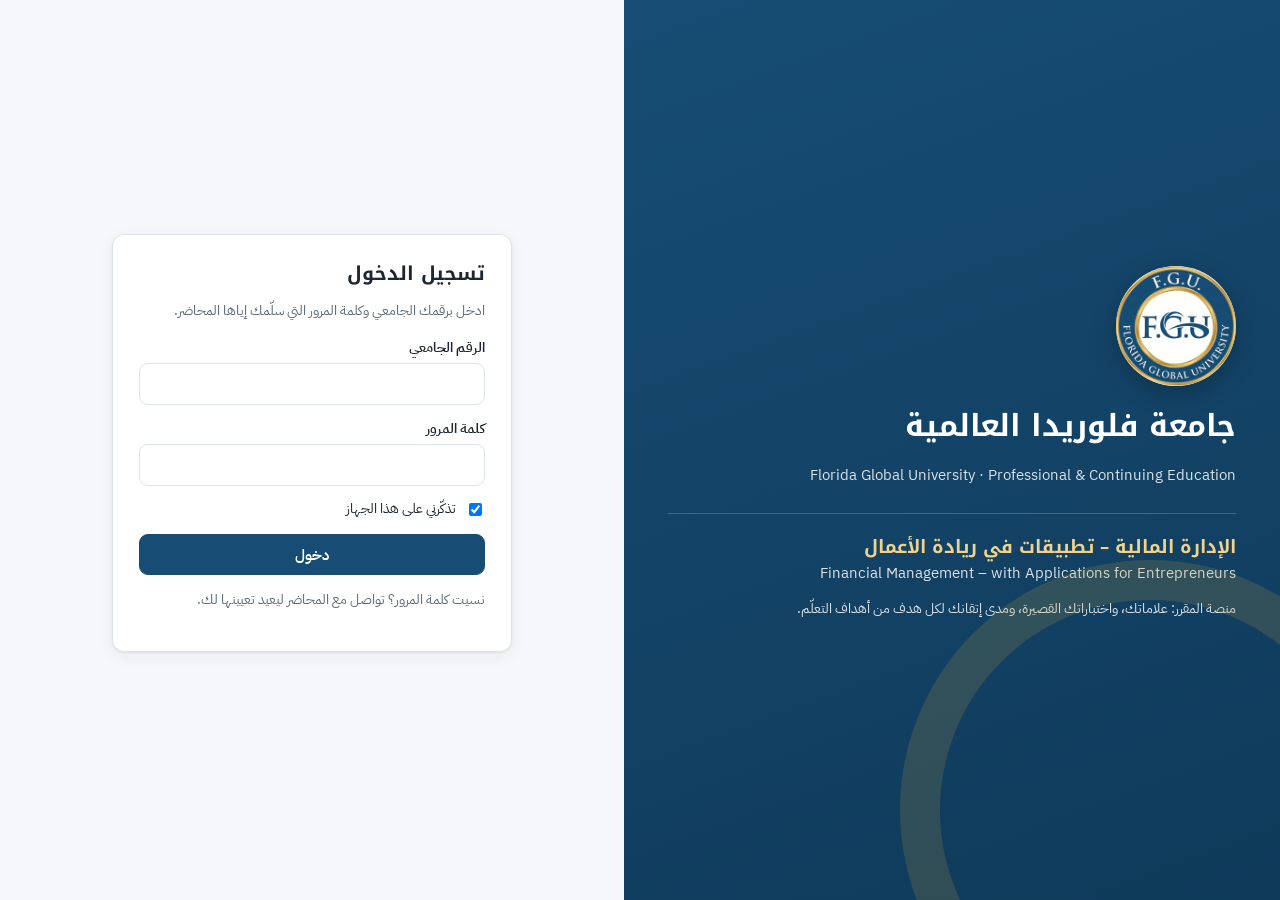
==== student.html @ 7de7a183 "Add files via upload" ====
<!DOCTYPE html>
<html lang="ar" dir="rtl">
<head>
<meta charset="utf-8">
<meta name="viewport" content="width=device-width, initial-scale=1">
<meta name="theme-color" content="#174d74">
<title>صفحتي — جامعة فلوريدا العالمية</title>
<link rel="icon" href="assets/favicon.png" type="image/png">
<link rel="apple-touch-icon" href="assets/icon-180.png">
<link rel="preconnect" href="https://fonts.googleapis.com"><link rel="preconnect" href="https://fonts.gstatic.com" crossorigin>
<link href="https://fonts.googleapis.com/css2?family=IBM+Plex+Sans+Arabic:wght@400;500;600;700&family=Noto+Kufi+Arabic:wght@600;700&display=swap" rel="stylesheet">
<link rel="stylesheet" href="assets/app.css?v=1.0">
</head>
<body>
<header class="top"><div class="in">
  <img src="assets/logo.png" alt="FGU">
  <div><div class="t1">جامعة فلوريدا العالمية</div><div class="t2" id="who"></div></div>
  <div class="row right">
    <select id="selEn" class="hide" title="المقرر"></select>
    <button class="btn sm" id="btnPw">كلمة المرور</button>
    <button class="btn sm" id="btnOut">خروج</button>
  </div>
</div></header>
<div class="gold-bar"></div>
<nav class="tabs" id="tabsNav"><div class="in" id="tabs">
  <button data-t="home" class="on">علاماتي</button>
  <button data-t="quiz">الاختبارات القصيرة</button>
  <button data-t="objs">إتقاني للأهداف</button>
</div></nav>
<main id="main"><div class="empty">جارٍ التحميل…</div></main>
<script src="assets/config.js?v=1.0"></script>
<script src="assets/core.js?v=1.0"></script>
<script src="assets/student.js?v=1.0"></script>
</body>
</html>
---- assets/app.css ----
/* منصة جامعة فلوريدا العالمية — الهوية: كحلي الجامعة + الذهبي */
:root {
  --navy: #174d74; --navy-2: #0f3a5a; --navy-3: #e8f0f6; --gold: #c39a3a; --gold-2: #f6efdc;
  --ink: #1d2733; --muted: #5e6b78; --line: #dde3ea; --bg: #f5f7fa; --card: #fff;
  --ok: #1f7a4d; --ok-bg: #e5f4ec; --warn: #9a6a00; --warn-bg: #fdf3dc; --bad: #b42318; --bad-bg: #fde8e6;
  --r: 12px; --sh: 0 1px 2px rgba(16, 40, 64, .06), 0 4px 16px rgba(16, 40, 64, .06);
}
* { box-sizing: border-box; }
html, body { margin: 0; }
body { font-family: "IBM Plex Sans Arabic", Tahoma, sans-serif; color: var(--ink); background: var(--bg); font-size: 15px; line-height: 1.6; }
h1, h2, h3 { font-family: "Noto Kufi Arabic", "IBM Plex Sans Arabic", sans-serif; line-height: 1.35; margin: 0 0 .5em; }
h1 { font-size: 1.5rem; } h2 { font-size: 1.2rem; } h3 { font-size: 1.02rem; }
a { color: var(--navy); }
button, input, select, textarea { font: inherit; color: inherit; }
.hide { display: none !important; }
.muted { color: var(--muted); } .small { font-size: .86rem; } .num { font-variant-numeric: tabular-nums; direction: ltr; unicode-bidi: isolate; }
.ltr { direction: ltr; unicode-bidi: isolate; }

/* أزرار وحقول */
.btn { display: inline-flex; align-items: center; gap: .4em; border: 1px solid var(--line); background: #fff; border-radius: 9px; padding: .5em 1em; cursor: pointer; font-weight: 600; white-space: nowrap; }
.btn:hover { border-color: var(--navy); }
.btn.pri { background: var(--navy); border-color: var(--navy); color: #fff; } .btn.pri:hover { background: var(--navy-2); }
.btn.gold { background: var(--gold); border-color: var(--gold); color: #fff; }
.btn.danger { color: var(--bad); } .btn.danger:hover { border-color: var(--bad); }
.btn.sm { padding: .25em .7em; font-size: .86rem; } .btn:disabled { opacity: .55; cursor: not-allowed; }
.btn.link { border: 0; background: none; color: var(--navy); padding: .2em .3em; }
label.f { display: block; margin: 0 0 .8em; } label.f > span { display: block; font-weight: 600; font-size: .9rem; margin-bottom: .25em; }
input[type=text], input[type=password], input[type=number], input[type=datetime-local], input[type=date], input[type=email], select, textarea {
  width: 100%; border: 1px solid var(--line); border-radius: 9px; padding: .55em .75em; background: #fff; }
input:focus, select:focus, textarea:focus { outline: 2px solid rgba(23, 77, 116, .25); border-color: var(--navy); }
textarea { min-height: 120px; resize: vertical; }
.row { display: flex; gap: .7em; flex-wrap: wrap; align-items: center; }
.grow { flex: 1; } .right { margin-inline-start: auto; }
.grid2 { display: grid; grid-template-columns: repeat(auto-fit, minmax(240px, 1fr)); gap: .8em; }

/* شريط علوي */
.top { background: var(--navy); color: #fff; position: sticky; top: 0; z-index: 20; box-shadow: 0 2px 8px rgba(0, 0, 0, .12); }
.top .in { max-width: 1280px; margin: auto; display: flex; align-items: center; gap: .9em; padding: .55em 16px; }
.top img { width: 42px; height: 42px; border-radius: 50%; background: #fff; }
.top .t1 { font-weight: 700; font-family: "Noto Kufi Arabic", sans-serif; font-size: .98rem; }
.top .t2 { font-size: .78rem; opacity: .85; }
.top select { width: auto; background: rgba(255, 255, 255, .12); color: #fff; border-color: rgba(255, 255, 255, .25); padding: .35em .6em; }
.top select option { color: var(--ink); }
.top .btn { background: rgba(255, 255, 255, .1); border-color: rgba(255, 255, 255, .25); color: #fff; }
.gold-bar { height: 4px; background: var(--gold); }

.tabs { background: #fff; border-bottom: 1px solid var(--line); position: sticky; top: 56px; z-index: 15; }
.tabs .in { max-width: 1280px; margin: auto; display: flex; gap: .2em; padding: 0 16px; overflow-x: auto; }
.tabs button { border: 0; background: none; padding: .8em 1em; cursor: pointer; font-weight: 600; color: var(--muted); border-bottom: 3px solid transparent; white-space: nowrap; }
.tabs button.on { color: var(--navy); border-bottom-color: var(--gold); }
main { max-width: 1280px; margin: auto; padding: 18px 16px 60px; }

.card { background: var(--card); border: 1px solid var(--line); border-radius: var(--r); box-shadow: var(--sh); padding: 16px; margin-bottom: 14px; }
.card h2 { display: flex; align-items: center; gap: .5em; }
.kpis { display: grid; grid-template-columns: repeat(auto-fit, minmax(170px, 1fr)); gap: 12px; margin-bottom: 14px; }
.kpi { background: #fff; border: 1px solid var(--line); border-radius: var(--r); padding: 12px 14px; border-top: 3px solid var(--navy); }
.kpi b { display: block; font-size: 1.55rem; color: var(--navy); font-variant-numeric: tabular-nums; }
.kpi span { color: var(--muted); font-size: .85rem; }
.kpi.g { border-top-color: var(--gold); }

/* جداول */
.tw { overflow-x: auto; border: 1px solid var(--line); border-radius: 10px; background: #fff; }
table.t { width: 100%; border-collapse: collapse; font-size: .9rem; }
table.t th, table.t td { padding: .5em .65em; border-bottom: 1px solid var(--line); text-align: start; vertical-align: middle; }
table.t th { background: var(--navy-3); color: var(--navy-2); font-weight: 700; position: sticky; top: 0; white-space: nowrap; }
table.t tr:last-child td { border-bottom: 0; }
table.t tr:hover td { background: #fafcfe; }
table.t td.c, table.t th.c { text-align: center; }
table.t input.mark { width: 70px; text-align: center; padding: .3em; }
table.t input.mark.bad { border-color: var(--bad); background: var(--bad-bg); }
.sticky1 td:first-child, .sticky1 th:first-child { position: sticky; right: 0; background: #fff; z-index: 1; }
.sticky1 th:first-child { background: var(--navy-3); z-index: 2; }

.pill { display: inline-block; padding: .05em .6em; border-radius: 99px; font-size: .78rem; font-weight: 600; background: var(--navy-3); color: var(--navy-2); }
.pill.ok { background: var(--ok-bg); color: var(--ok); } .pill.warn { background: var(--warn-bg); color: var(--warn); } .pill.bad { background: var(--bad-bg); color: var(--bad); }
.pill.gold { background: var(--gold-2); color: #7a5a12; }

/* أشرطة الإتقان */
.bar { height: 9px; background: #edf1f5; border-radius: 99px; overflow: hidden; min-width: 80px; }
.bar > i { display: block; height: 100%; border-radius: 99px; background: var(--navy); }
.bar.ok > i { background: var(--ok); } .bar.warn > i { background: #d99a12; } .bar.bad > i { background: var(--bad); }
.obj { display: grid; grid-template-columns: 52px 1fr 150px 54px; gap: .7em; align-items: center; padding: .45em 0; border-bottom: 1px dashed var(--line); }
.obj:last-child { border-bottom: 0; }
.obj .code { font-weight: 700; color: var(--navy); direction: ltr; text-align: center; }
details.ch { border: 1px solid var(--line); border-radius: 10px; margin-bottom: 8px; background: #fff; }
details.ch > summary { cursor: pointer; padding: .7em 1em; font-weight: 700; display: flex; gap: .6em; align-items: center; }
details.ch > div { padding: 0 1em .6em; }

/* نوافذ وتنبيهات */
.ov { position: fixed; inset: 0; background: rgba(10, 25, 40, .45); display: flex; align-items: flex-start; justify-content: center; z-index: 50; padding: 5vh 12px; overflow-y: auto; }
.mod { background: #fff; border-radius: 14px; width: min(760px, 100%); box-shadow: 0 20px 60px rgba(0, 0, 0, .25); }
.mod.wide { width: min(1100px, 100%); }
.mod > header { padding: 14px 18px; border-bottom: 1px solid var(--line); display: flex; align-items: center; gap: .6em; }
.mod > header h2 { margin: 0; flex: 1; font-size: 1.1rem; }
.mod > .bd { padding: 16px 18px; } .mod > footer { padding: 12px 18px; border-top: 1px solid var(--line); display: flex; gap: .6em; justify-content: flex-end; flex-wrap: wrap; }
#toasts { position: fixed; bottom: 18px; left: 18px; z-index: 80; display: flex; flex-direction: column; gap: 8px; }
.toast { background: var(--ink); color: #fff; padding: .7em 1.1em; border-radius: 10px; box-shadow: var(--sh); max-width: 380px; }
.toast.err { background: var(--bad); } .toast.ok { background: var(--ok); }
.empty { text-align: center; color: var(--muted); padding: 30px 10px; }
.note { background: var(--gold-2); border: 1px solid #ecdcae; border-radius: 10px; padding: .7em 1em; font-size: .9rem; }
.info { background: var(--navy-3); border-radius: 10px; padding: .7em 1em; font-size: .9rem; }

/* الدخول */
.login-wrap { min-height: 100vh; display: grid; grid-template-columns: 1.05fr 1fr; }
.login-hero { background: linear-gradient(160deg, var(--navy) 0%, var(--navy-2) 100%); color: #fff; padding: 48px 44px; display: flex; flex-direction: column; justify-content: center; position: relative; overflow: hidden; }
.login-hero::after { content: ""; position: absolute; inset: auto -120px -160px auto; width: 420px; height: 420px; border-radius: 50%; border: 40px solid rgba(195, 154, 58, .18); }
.login-hero img { width: 120px; height: 120px; border-radius: 50%; background: #fff; box-shadow: 0 6px 24px rgba(0, 0, 0, .25); margin-bottom: 20px; }
.login-hero h1 { font-size: 1.9rem; } .login-hero .en { opacity: .85; font-size: .95rem; direction: ltr; text-align: right; }
.login-hero .course { margin-top: 26px; padding-top: 18px; border-top: 1px solid rgba(255, 255, 255, .2); }
.login-hero .course b { color: #f1d38d; font-family: "Noto Kufi Arabic", sans-serif; font-size: 1.15rem; display: block; }
.login-box { display: flex; align-items: center; justify-content: center; padding: 32px 18px; }
.login-box form { width: min(400px, 100%); }
.login-box .card { padding: 26px; }
@media (max-width: 860px) { .login-wrap { grid-template-columns: 1fr; } .login-hero { padding: 30px 20px; } .login-hero img { width: 80px; height: 80px; } .login-hero h1 { font-size: 1.4rem; } }

/* الاختبار */
.qcard { background: #fff; border: 1px solid var(--line); border-radius: 12px; padding: 14px 16px; margin-bottom: 12px; }
.qcard .qn { font-weight: 700; color: var(--navy); margin-left: .4em; }
.opts { display: grid; gap: 6px; margin-top: 10px; }
.opt { display: flex; gap: .6em; align-items: flex-start; border: 1px solid var(--line); border-radius: 9px; padding: .5em .8em; cursor: pointer; }
.opt:hover { border-color: var(--navy); } .opt.on { border-color: var(--navy); background: var(--navy-3); }
.opt.right { border-color: var(--ok); background: var(--ok-bg); } .opt.wrong { border-color: var(--bad); background: var(--bad-bg); }
.opt .l { font-weight: 700; color: var(--navy); direction: ltr; min-width: 1.6em; }
.timer { position: sticky; top: 64px; z-index: 10; background: var(--gold-2); border: 1px solid #ecdcae; border-radius: 10px; padding: .5em 1em; display: flex; gap: 1em; align-items: center; margin-bottom: 12px; }
.creds td { font-size: 1rem; } .creds .pw { font-family: Consolas, monospace; font-weight: 700; letter-spacing: .05em; direction: ltr; }

@media print {
  .top, .tabs, .noprint, #toasts { display: none !important; } body { background: #fff; } main { padding: 0; } .card { box-shadow: none; border: 0; }
  .ov { position: static; background: none; padding: 0; } .mod { box-shadow: none; width: 100%; } .mod > header .btn, .mod > footer { display: none; }
}
@media (max-width: 640px) {
  body { font-size: 14.5px; }
  .obj { grid-template-columns: 40px 1fr 46px; grid-template-areas: "c t p" "c b b"; row-gap: .3em; }
  .obj .code { grid-area: c; } .obj > span.small:not(.num) { grid-area: t; } .obj > .bar { grid-area: b; } .obj > .num { grid-area: p; text-align: left; }
  .top .t2 { max-width: 46vw; white-space: nowrap; overflow: hidden; text-overflow: ellipsis; }
  .top .in { gap: .5em; } .top img { width: 34px; height: 34px; }
  .hero-row { flex-direction: column; align-items: stretch !important; }
  .card { padding: 13px; }
  main { padding: 12px 10px 50px; }
}
.hero-row .grow { min-width: 220px; }
.sticky1 td:first-child { white-space: nowrap; min-width: 150px; }
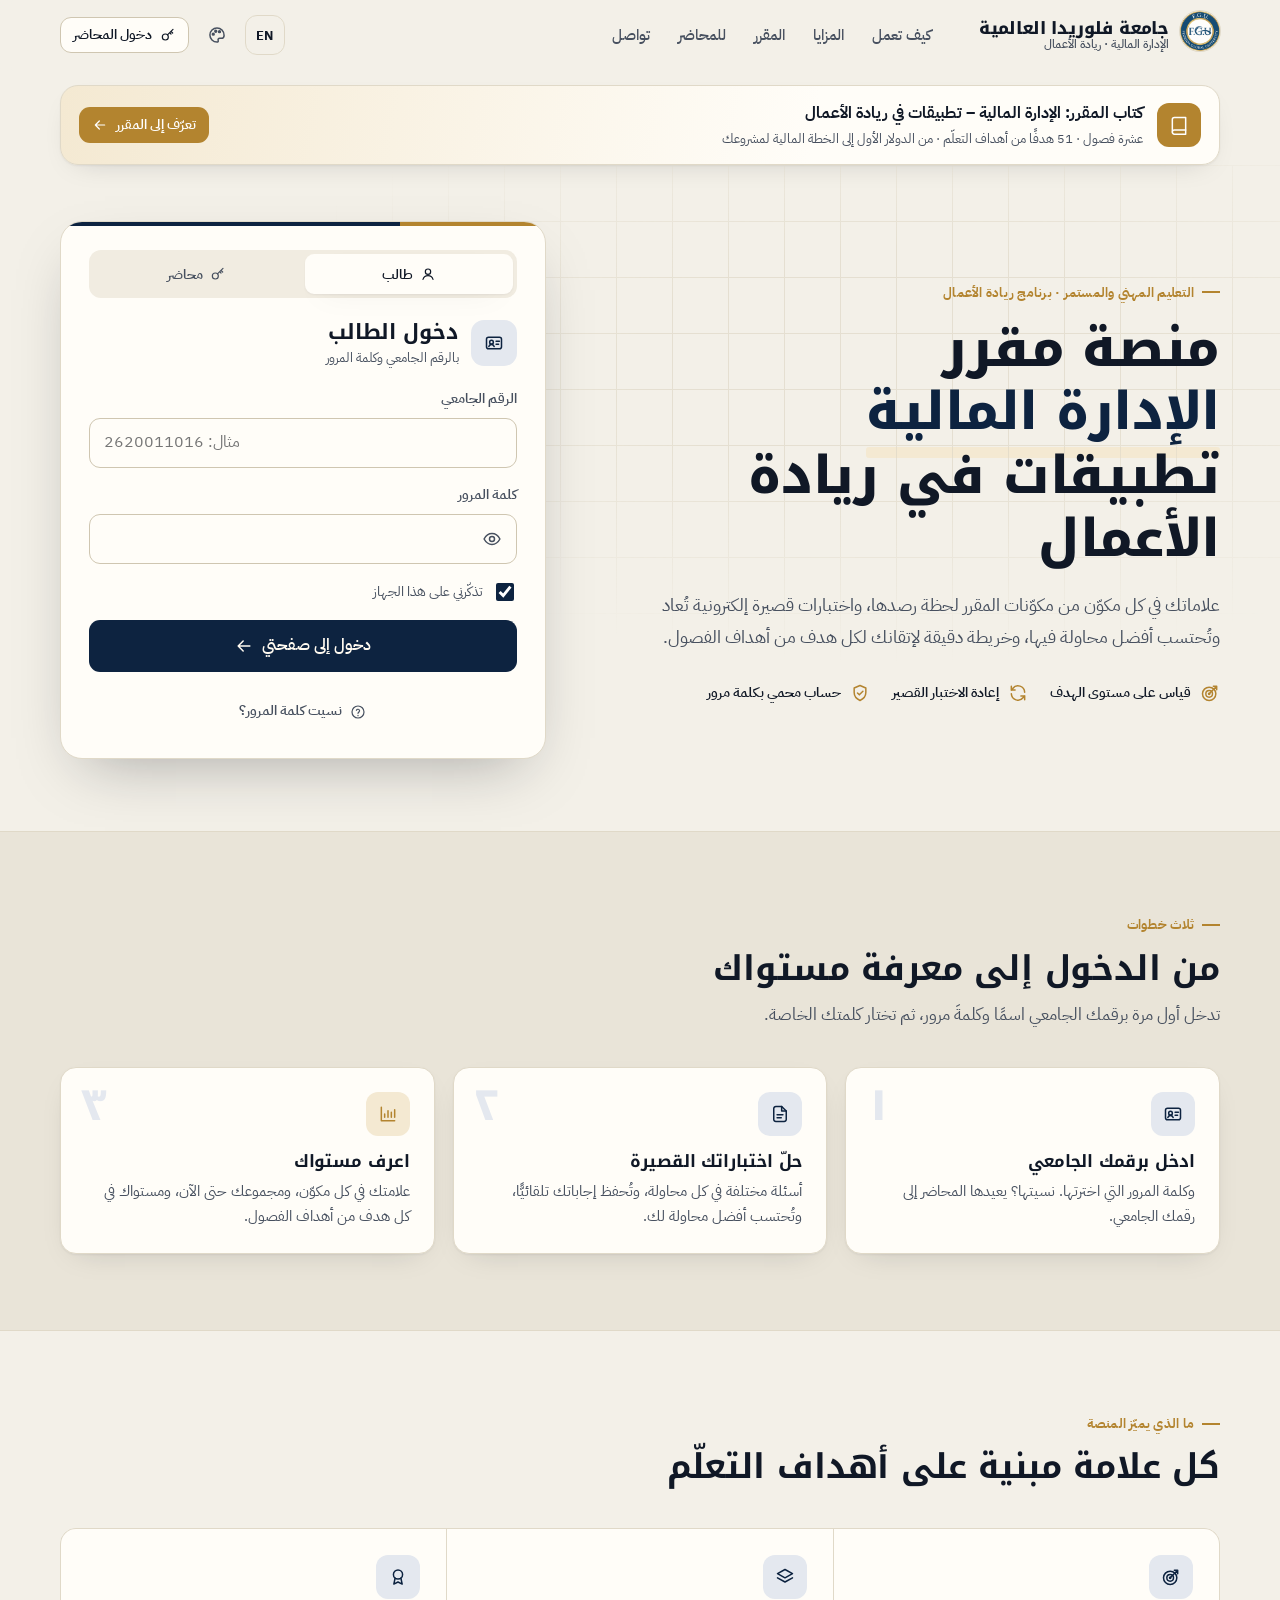
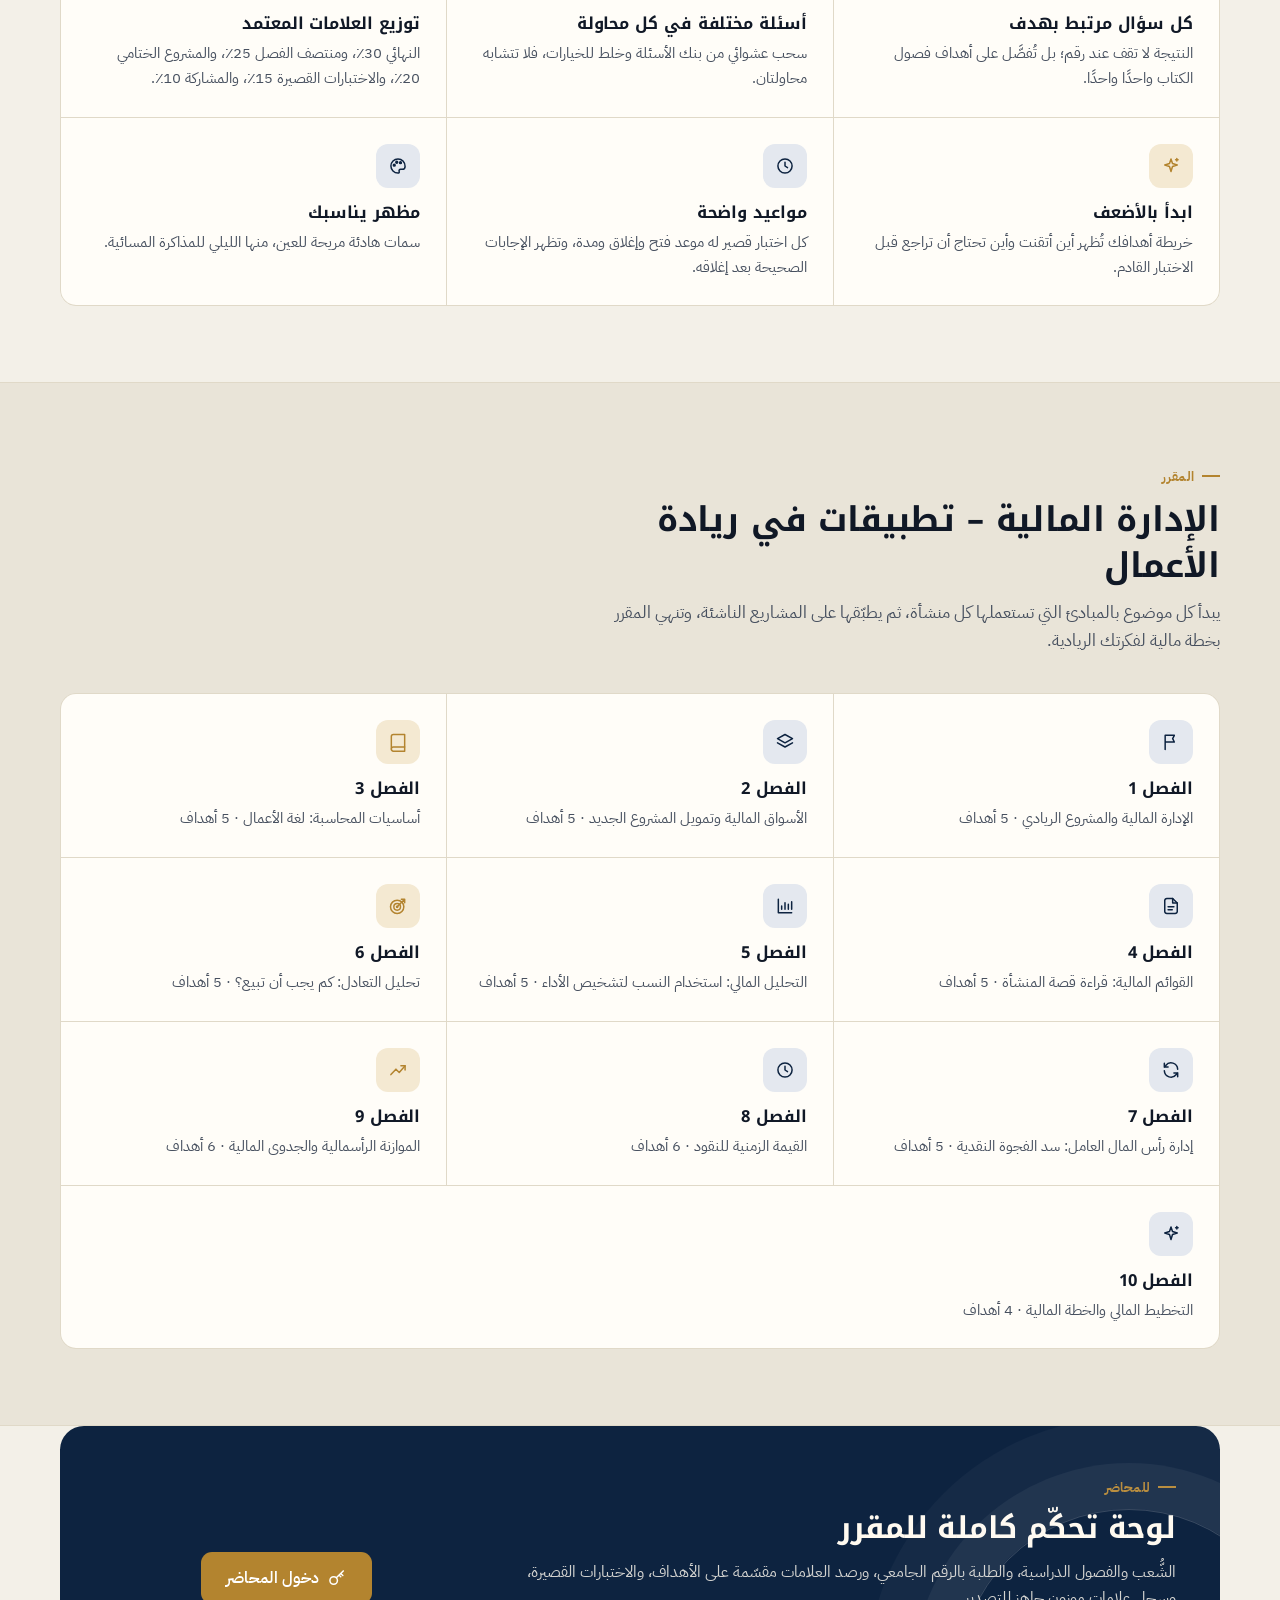
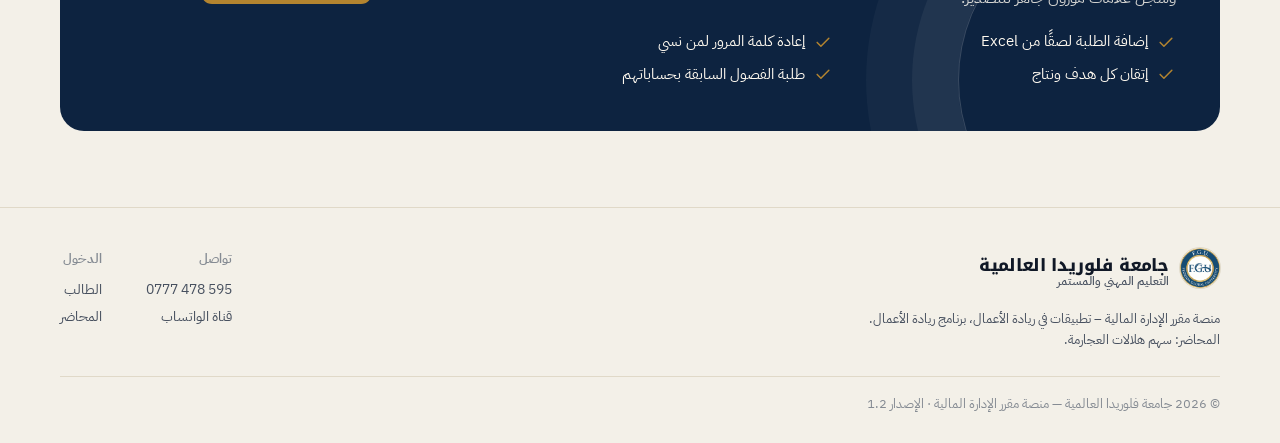
==== commit 9801db7a: "Add files via upload" ====
--- a/student.html
+++ b/student.html
@@ -1,35 +1,3 @@
 <!DOCTYPE html>
-<html lang="ar" dir="rtl">
-<head>
-<meta charset="utf-8">
-<meta name="viewport" content="width=device-width, initial-scale=1">
-<meta name="theme-color" content="#174d74">
-<title>صفحتي — جامعة فلوريدا العالمية</title>
-<link rel="icon" href="assets/favicon.png" type="image/png">
-<link rel="apple-touch-icon" href="assets/icon-180.png">
-<link rel="preconnect" href="https://fonts.googleapis.com"><link rel="preconnect" href="https://fonts.gstatic.com" crossorigin>
-<link href="https://fonts.googleapis.com/css2?family=IBM+Plex+Sans+Arabic:wght@400;500;600;700&family=Noto+Kufi+Arabic:wght@600;700&display=swap" rel="stylesheet">
-<link rel="stylesheet" href="assets/app.css?v=1.0">
-</head>
-<body>
-<header class="top"><div class="in">
-  <img src="assets/logo.png" alt="FGU">
-  <div><div class="t1">جامعة فلوريدا العالمية</div><div class="t2" id="who"></div></div>
-  <div class="row right">
-    <select id="selEn" class="hide" title="المقرر"></select>
-    <button class="btn sm" id="btnPw">كلمة المرور</button>
-    <button class="btn sm" id="btnOut">خروج</button>
-  </div>
-</div></header>
-<div class="gold-bar"></div>
-<nav class="tabs" id="tabsNav"><div class="in" id="tabs">
-  <button data-t="home" class="on">علاماتي</button>
-  <button data-t="quiz">الاختبارات القصيرة</button>
-  <button data-t="objs">إتقاني للأهداف</button>
-</div></nav>
-<main id="main"><div class="empty">جارٍ التحميل…</div></main>
-<script src="assets/config.js?v=1.0"></script>
-<script src="assets/core.js?v=1.0"></script>
-<script src="assets/student.js?v=1.0"></script>
-</body>
-</html>
+<html lang="ar" dir="rtl"><head><meta charset="utf-8"><meta http-equiv="refresh" content="0; url=index.html"><title>منصة مقرر الإدارة المالية</title></head>
+<body><script>location.replace("index.html" + location.hash);</script><a href="index.html">الانتقال إلى صفحة الطالب</a></body></html>
